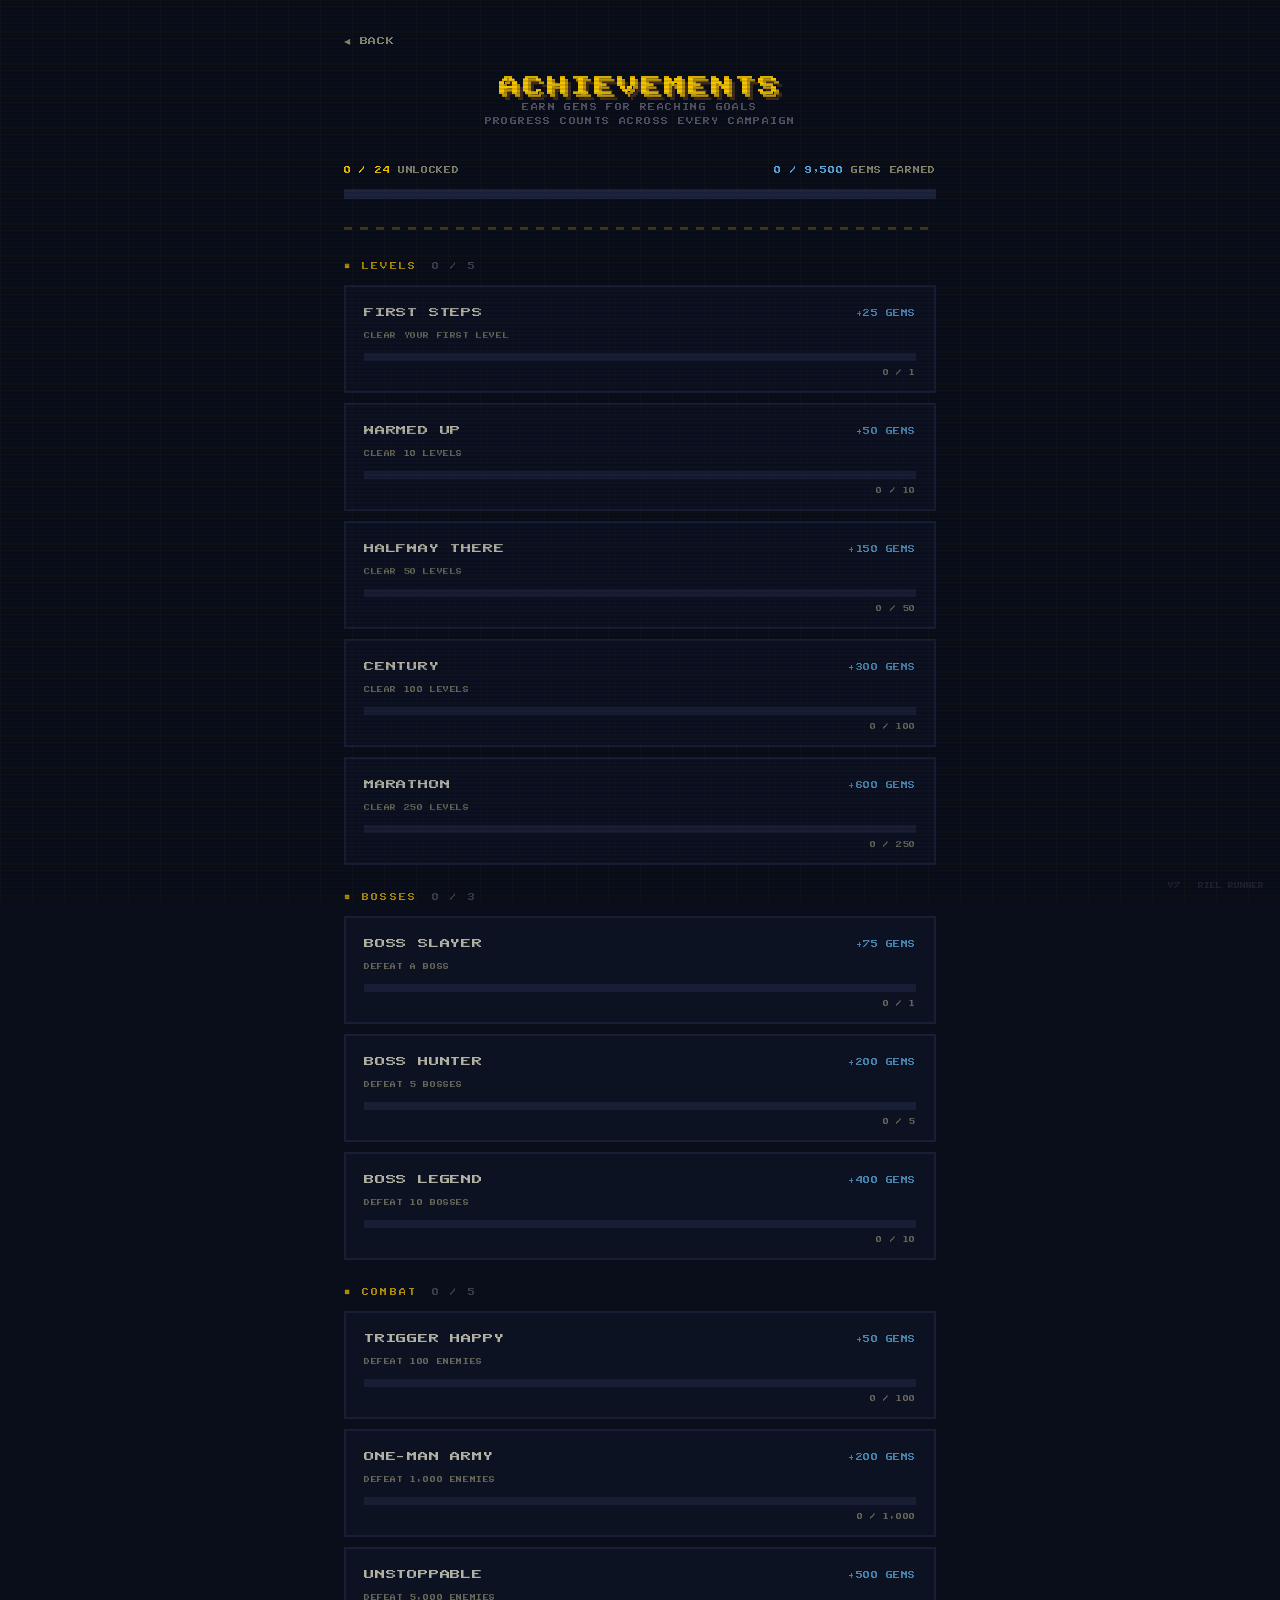
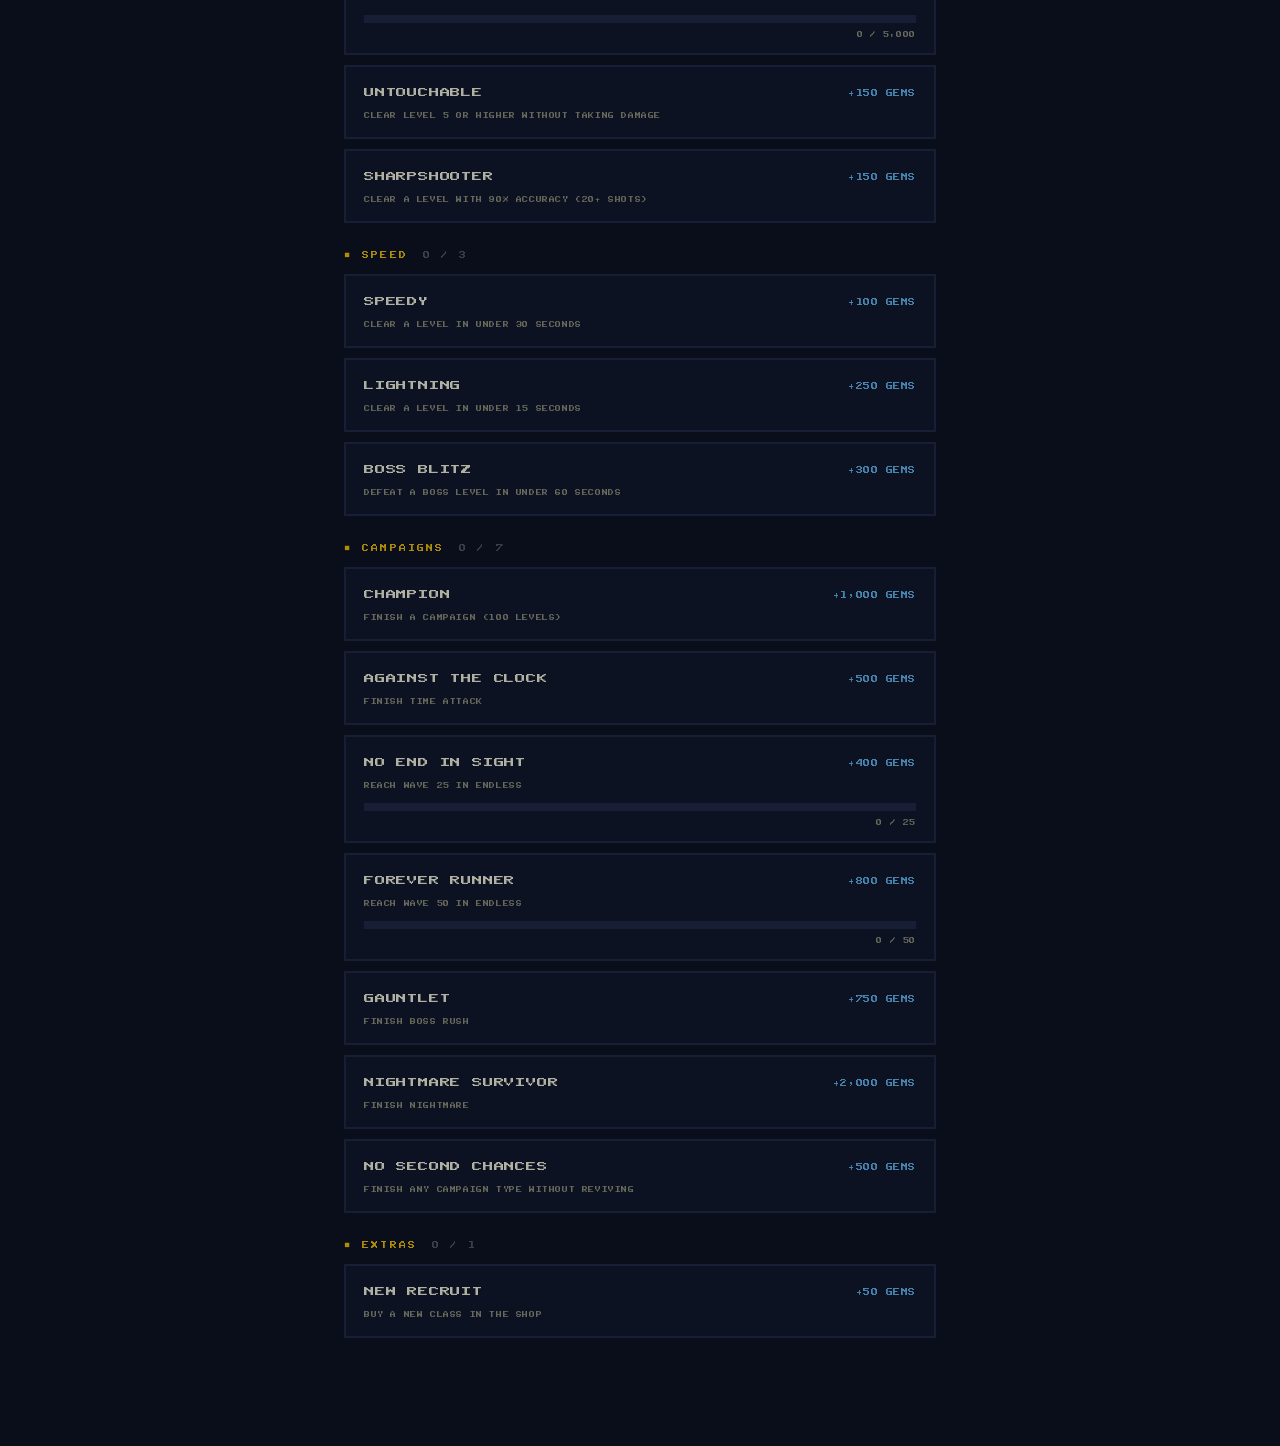
==== achievements.html @ 60c55348 "Add achievements that pay out gems New ACHIEVEMENTS button on the title screen (with a NEW badge) an" ====
<!DOCTYPE html>
<html lang="en">
<head>
<meta charset="UTF-8">
<meta name="viewport" content="width=device-width, initial-scale=1.0">
<title>Riel Runner — Achievements</title>
<link rel="icon" type="image/png" sizes="64x64" href="favicon.png">
<link rel="icon" type="image/png" sizes="32x32" href="favicon-32.png">
<link rel="apple-touch-icon" href="apple-touch-icon.png">
<link rel="preload" href="assets/fonts/PublicPixel.ttf" as="font" type="font/ttf" crossorigin>
<link rel="stylesheet" href="css/fonts.css">
<link rel="stylesheet" href="css/credits.css">
<link rel="stylesheet" href="css/achievements.css">
<script src="js/volume.js"></script>
</head>
<body>

<div class="page">
  <a class="back-btn" href="index.html">&#9664; BACK</a>

  <div class="page-title">ACHIEVEMENTS</div>
  <div class="page-sub">EARN GEMS FOR REACHING GOALS<br>PROGRESS COUNTS ACROSS EVERY CAMPAIGN</div>

  <div class="ach-summary">
    <div class="ach-summary-row">
      <span><b id="ach-count">0 / 0</b> UNLOCKED</span>
      <span><b id="ach-gems" class="gem">0 / 0</b> GEMS EARNED</span>
    </div>
    <div class="ach-bar"><div id="ach-total-bar" class="ach-bar-fill"></div></div>
  </div>
  <div class="divider"></div>

  <div id="ach-list"></div>
</div>

<div class="version">V7 &nbsp; RIEL RUNNER</div>

<script src="js/cosmetics.js"></script>
<script src="js/modes.js"></script>
<script src="js/achievements.js"></script>
<script src="js/achievements-page.js"></script>
  <script src="js/music-continue.js"></script>
  <script src="js/click-sounds.js"></script>
</body>
</html>
---- css/fonts.css ----
/* Game font: Public Pixel by GGBotNet (CC0 / public domain), served locally. */
@font-face {
  font-family: 'Public Pixel';
  src: url('../assets/fonts/PublicPixel.ttf') format('truetype');
  font-display: swap;
}
---- css/credits.css ----
* { margin: 0; padding: 0; box-sizing: border-box; }

body {
  background-color: #0a0e1a;
  font-family: 'Public Pixel', monospace;
  color: #e8e8d0;
  min-height: 100vh;
  display: flex;
  flex-direction: column;
  align-items: center;
  position: relative;
  overflow-x: hidden;
}

body::before {
  content: '';
  position: fixed;
  inset: 0;
  background-image:
    linear-gradient(rgba(245,196,0,0.03) 1px, transparent 1px),
    linear-gradient(90deg, rgba(245,196,0,0.03) 1px, transparent 1px);
  background-size: 32px 32px;
  pointer-events: none;
  z-index: 0;
}

body::after {
  content: '';
  position: fixed;
  inset: 0;
  background: repeating-linear-gradient(
    0deg, transparent, transparent 2px,
    rgba(0,0,0,0.12) 2px, rgba(0,0,0,0.12) 4px
  );
  pointer-events: none;
  z-index: 100;
}

.page {
  position: relative;
  z-index: 5;
  width: 100%;
  max-width: 640px;
  padding: 36px 24px 80px;
  display: flex;
  flex-direction: column;
  align-items: center;
}

.back-btn {
  align-self: flex-start;
  font-family: 'Public Pixel', monospace;
  font-size: 8px;
  color: #888870;
  text-decoration: none;
  letter-spacing: 0.1em;
  margin-bottom: 28px;
  transition: color 0.1s;
}
.back-btn:hover { color: #f5c400; }

.page-title {
  font-size: clamp(14px, 3.5vw, 20px);
  color: #f5c400;
  letter-spacing: 0.15em;
  text-shadow: 3px 3px #b8920a, 6px 6px #3d2b1f;
  margin-bottom: 6px;
  text-align: center;
}

.page-sub {
  font-size: 7px;
  color: #555566;
  letter-spacing: 0.2em;
  margin-bottom: 36px;
  text-align: center;
  line-height: 2;
}

.divider {
  width: 100%;
  height: 3px;
  background: repeating-linear-gradient(
    90deg, #f5c400 0px, #f5c400 8px,
    transparent 8px, transparent 16px
  );
  opacity: 0.25;
  margin-bottom: 32px;
}

.section {
  width: 100%;
  margin-bottom: 28px;
}

.section-label {
  font-size: 7px;
  color: #f5c400;
  letter-spacing: 0.3em;
  margin-bottom: 16px;
  opacity: 0.7;
}

.credit-card {
  width: 100%;
  background: #0f1526;
  border: 2px solid #1e2440;
  padding: 20px;
  margin-bottom: 12px;
  transition: border-color 0.15s;
}
.credit-card:hover { border-color: #2a2e55; }

.credit-role {
  font-size: 7px;
  color: #888870;
  letter-spacing: 0.12em;
  margin-bottom: 14px;
  line-height: 1.8;
}

.credit-name {
  font-size: clamp(9px, 2.2vw, 11px);
  color: #e8e8d0;
  letter-spacing: 0.08em;
  line-height: 1.8;
}

.credit-source {
  display: inline-block;
  margin-top: 12px;
  font-size: 6px;
  color: #f5c400;
  letter-spacing: 0.08em;
  text-decoration: none;
  border-bottom: 1px solid rgba(245,196,0,0.35);
  padding-bottom: 3px;
}
.credit-source:hover { color: #ffe033; }

.footer-note {
  width: 100%;
  text-align: center;
  color: #555566;
  font-size: 6px;
  letter-spacing: 0.12em;
  line-height: 2.2;
  margin-top: 8px;
}

.version {
  position: fixed;
  bottom: 12px;
  right: 16px;
  font-size: 6px;
  color: #222233;
  z-index: 5;
}

@media (max-width: 420px) {
  .page { padding: 28px 18px 70px; }
  .credit-card { padding: 16px; }
}
---- css/achievements.css ----
/* achievements.html (page layout, title, sections come from credits.css) */

#ach-list { width: 100%; }

.ach-summary {
  width: 100%;
  margin-bottom: 28px;
  font-size: 7px;
  color: #888870;
  letter-spacing: 0.1em;
}
.ach-summary-row {
  display: flex;
  justify-content: space-between;
  flex-wrap: wrap;
  gap: 10px;
  margin-bottom: 12px;
  line-height: 1.8;
}
.ach-summary b { color: #f5c400; font-weight: normal; }
.ach-summary b.gem { color: #5dade2; }

.ach-bar {
  width: 100%;
  height: 8px;
  background: #1e2440;
  margin-top: 12px;
}
.ach-summary .ach-bar { margin-top: 0; height: 10px; }
.ach-bar-fill {
  height: 100%;
  background: #f5c400;
  box-shadow: inset 0 -3px #b8920a;
}

.ach-cat-count { color: #555566; margin-left: 6px; }

.ach-card {
  width: 100%;
  background: #0f1526;
  border: 2px solid #1e2440;
  padding: 16px 18px;
  margin-bottom: 10px;
  opacity: 0.75;
}
.ach-card.unlocked {
  opacity: 1;
  border-color: #b8920a;
}
.ach-card.new {
  border-color: #f5c400;
  box-shadow: 0 0 0 2px rgba(245,196,0,0.25);
}

.ach-top {
  display: flex;
  justify-content: space-between;
  align-items: baseline;
  gap: 12px;
  margin-bottom: 10px;
}
.ach-name {
  font-size: clamp(8px, 2vw, 10px);
  color: #e8e8d0;
  letter-spacing: 0.08em;
  line-height: 1.6;
}
.ach-card.unlocked .ach-name { color: #f5c400; }
.ach-reward {
  flex-shrink: 0;
  font-size: 7px;
  color: #5dade2;
  letter-spacing: 0.08em;
}
.ach-desc {
  font-size: 6px;
  color: #888870;
  letter-spacing: 0.1em;
  line-height: 2;
}
.ach-progress {
  margin-top: 8px;
  font-size: 6px;
  color: #888870;
  text-align: right;
  letter-spacing: 0.1em;
}
.ach-state {
  margin-top: 10px;
  font-size: 6px;
  color: #2ecc71;
  letter-spacing: 0.1em;
}
.ach-card.new .ach-state { color: #f5c400; }

@media (max-width: 420px) {
  .ach-card { padding: 14px; }
  .ach-top { flex-direction: column; gap: 6px; }
}
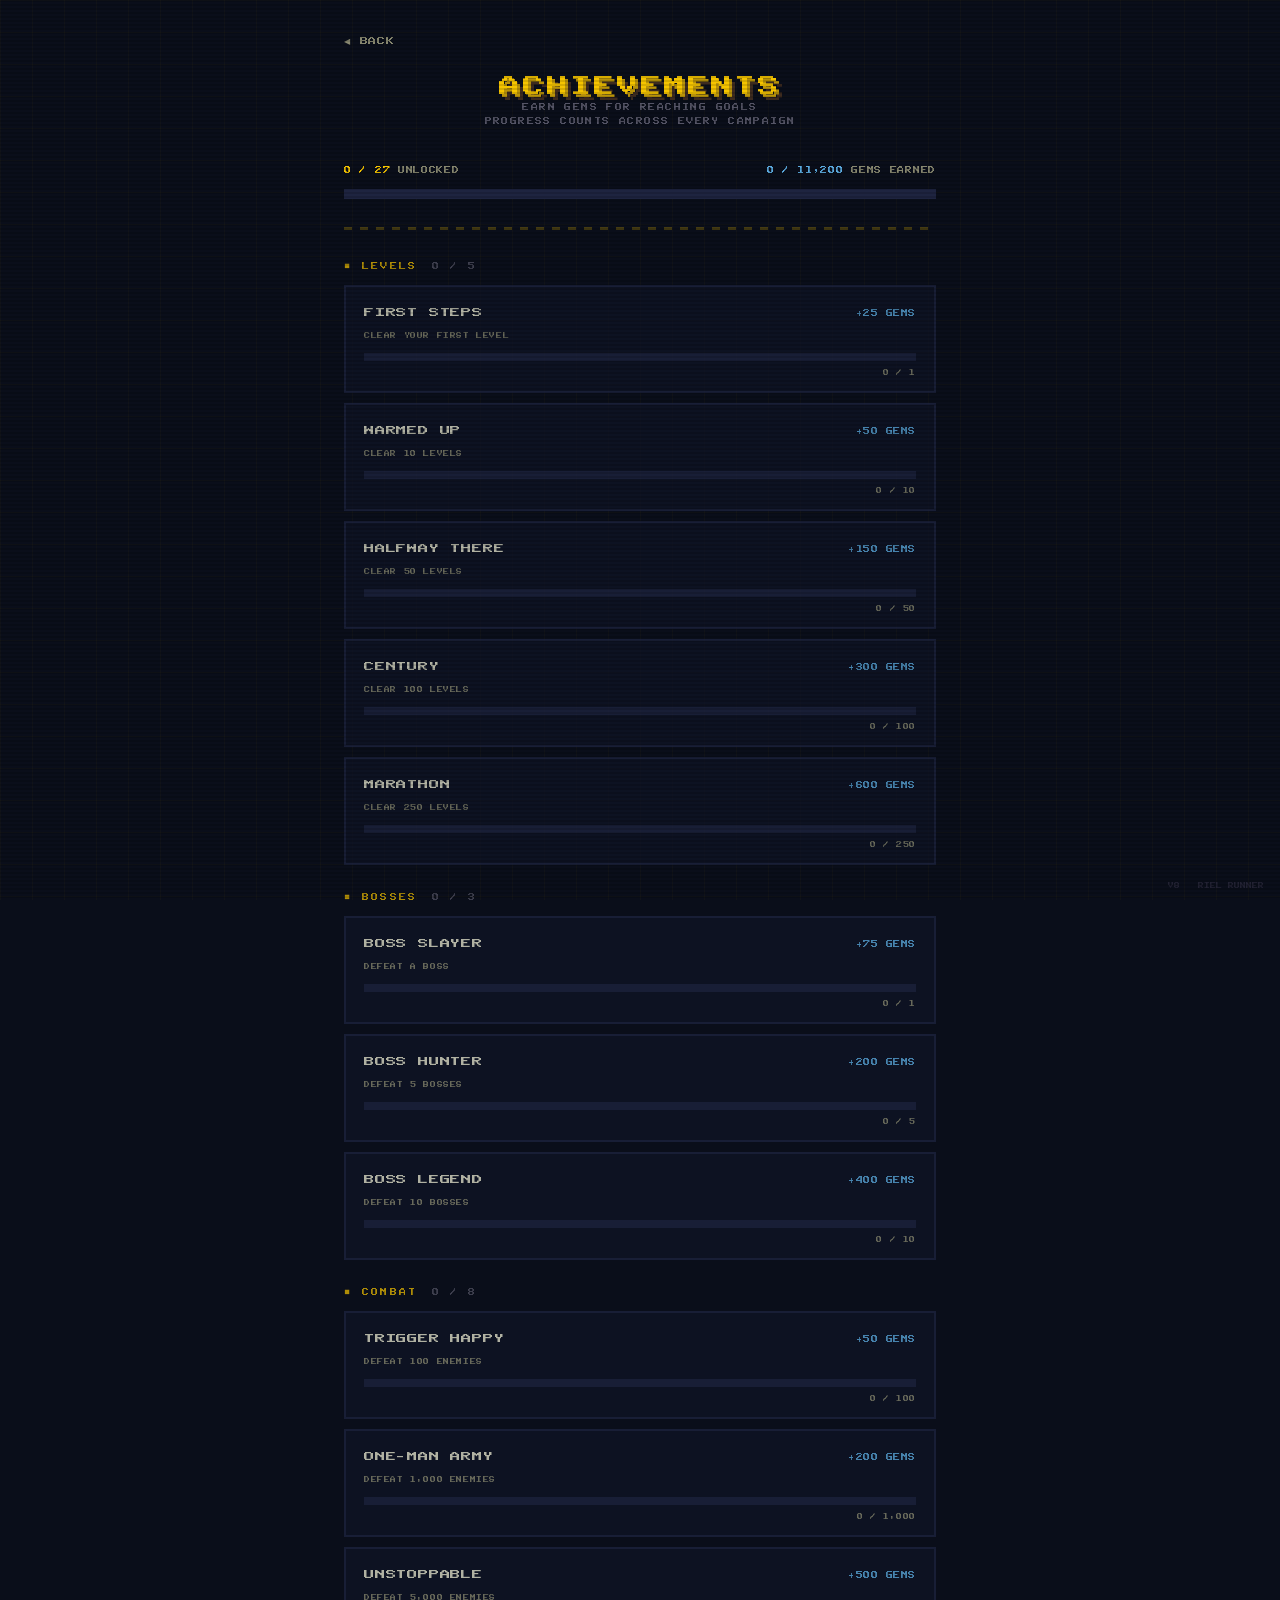
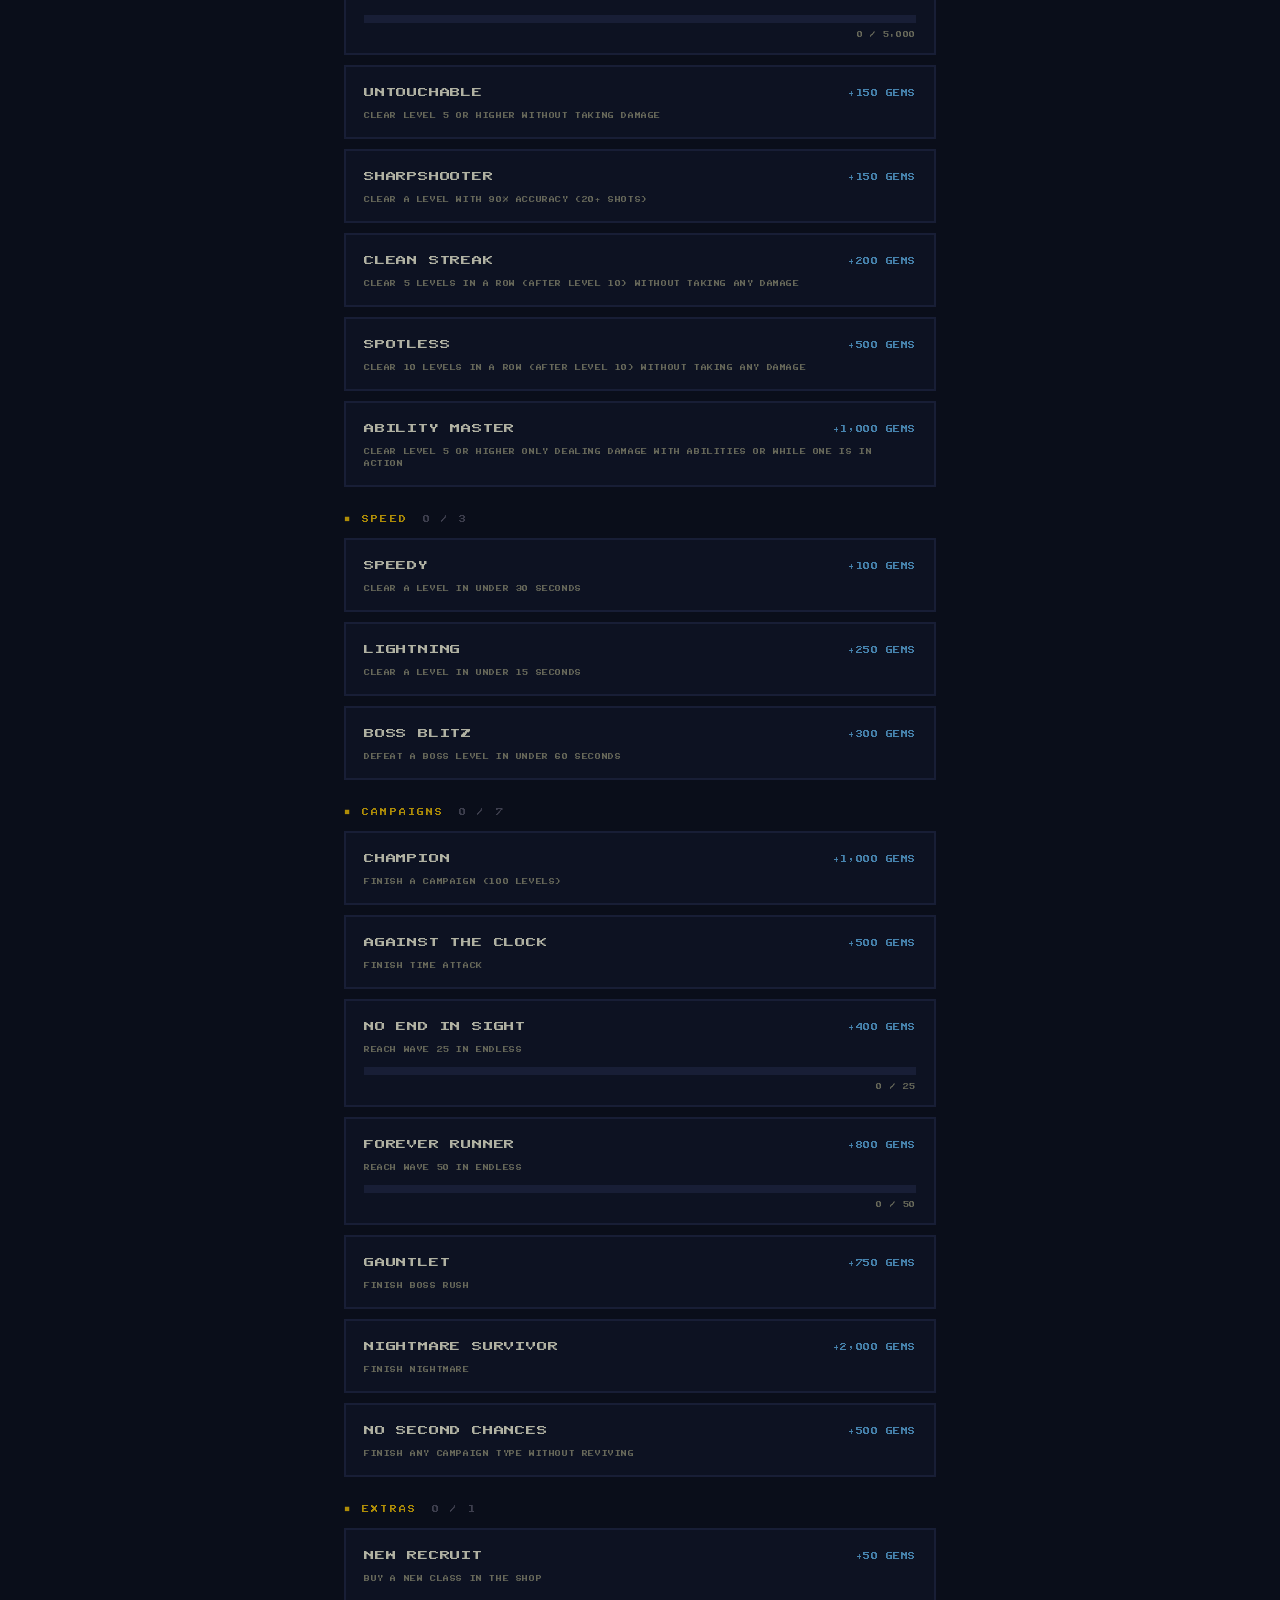
==== commit b2b3142a: "Version 8: show V8 in the game and on every page Co-Authored-By: Claude Opus 5.5 <noreply@anthropic." ====
--- a/achievements.html
+++ b/achievements.html
@@ -33,7 +33,7 @@
   <div id="ach-list"></div>
 </div>
 
-<div class="version">V7 &nbsp; RIEL RUNNER</div>
+<div class="version">V8 &nbsp; RIEL RUNNER</div>
 
 <script src="js/cosmetics.js"></script>
 <script src="js/modes.js"></script>
